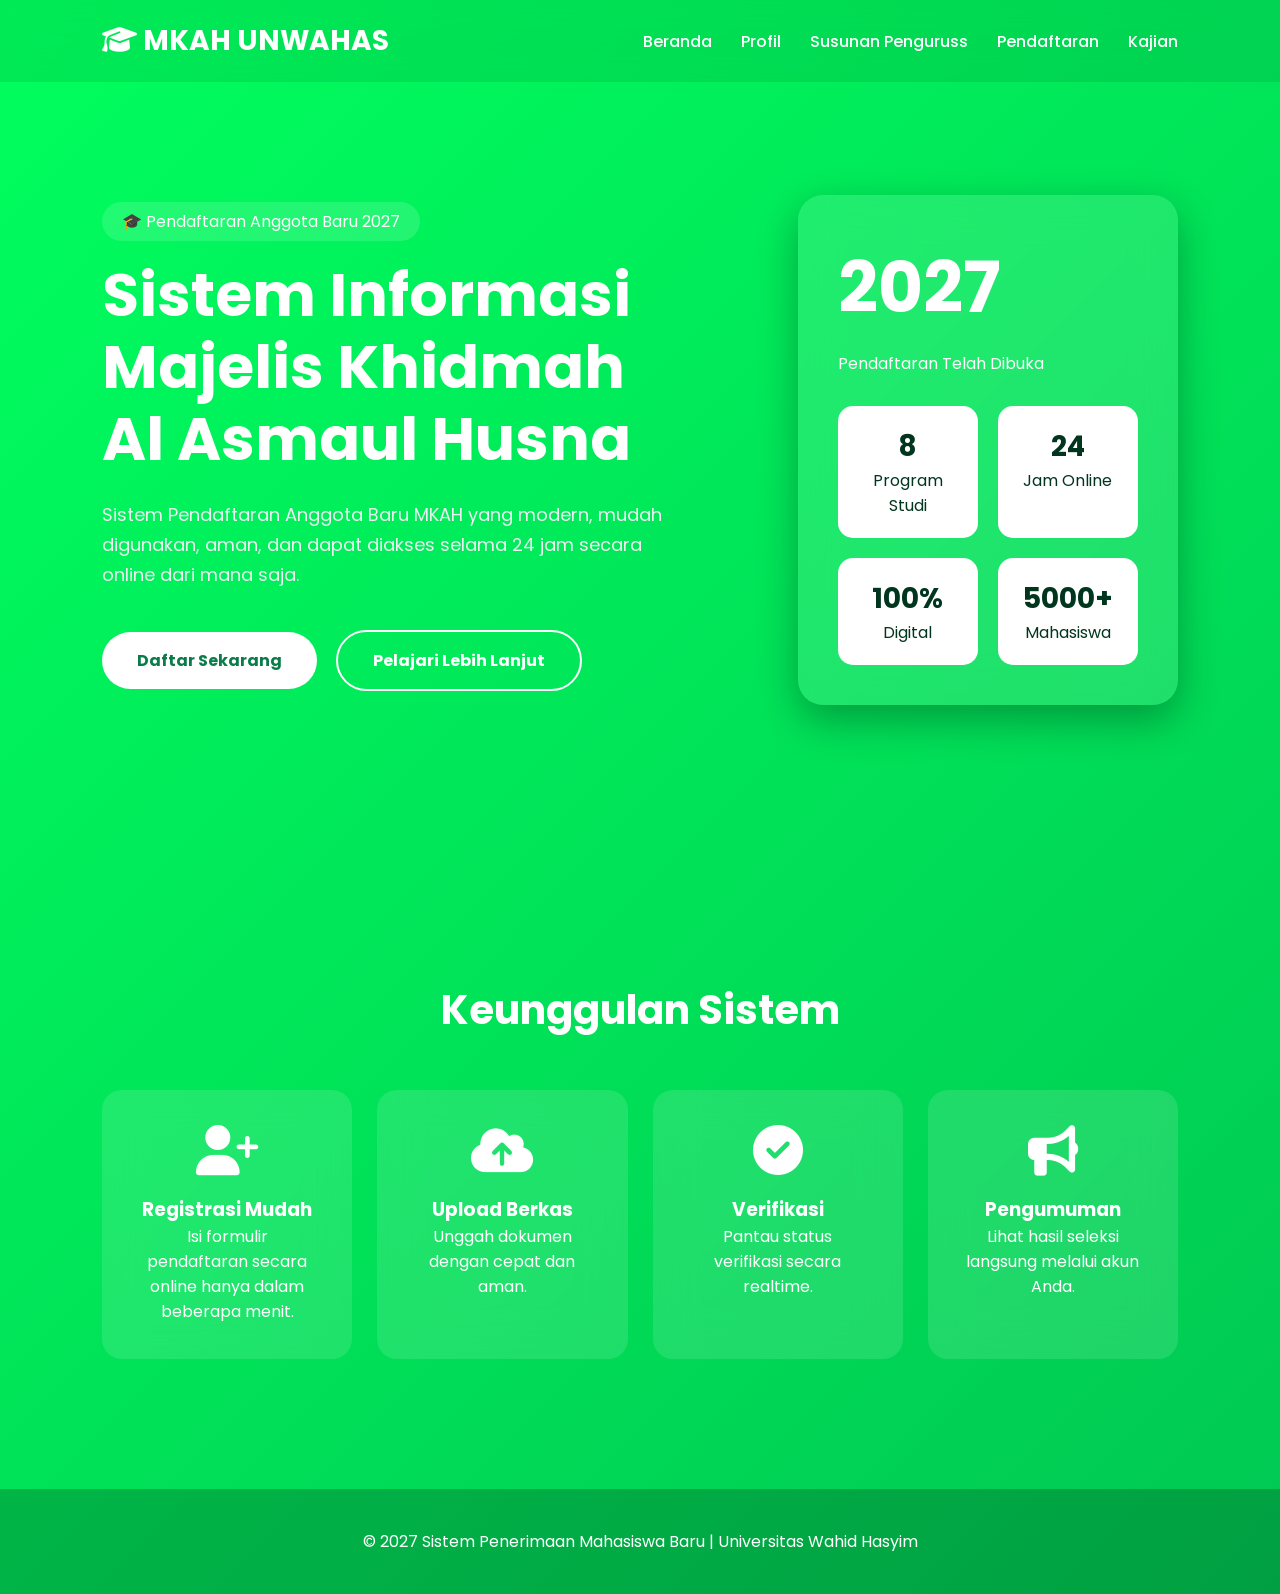
==== frontend/index.html @ d0507325 "feat: setup frontend structure" ====
<!doctype html>
<html lang="id">
  <head>
    <meta charset="UTF-8" />
    <meta name="viewport" content="width=device-width, initial-scale=1.0" />
    <title>Sistem Informasi MKAH Universitas Wahid Hasyim</title>

    <link rel="preconnect" href="https://fonts.googleapis.com" />
    <link
      href="https://fonts.googleapis.com/css2?family=Poppins:wght@300;400;500;600;700&display=swap"
      rel="stylesheet"
    />
    <link
      rel="stylesheet"
      href="https://cdnjs.cloudflare.com/ajax/libs/font-awesome/6.6.0/css/all.min.css"
    />
    <link rel="stylesheet" href="style.css" />
  </head>

  <body>
    <header>
      <div class="logo">
        <i class="fas fa-graduation-cap"></i>
        MKAH UNWAHAS
      </div>

      <nav>
        <a href="#">Beranda</a>
        <a href="#">Profil</a>
        <a href="#">Susunan Penguruss</a>
        <a href="#">Pendaftaran</a>
        <a href="#">Kajian</a>
      </nav>
    </header>

    <section class="hero">
      <div class="text">
        <span>🎓 Pendaftaran Anggota Baru 2027</span>

        <h1>Sistem Informasi Majelis Khidmah Al Asmaul Husna</h1>

        <p>
          Sistem Pendaftaran Anggota Baru MKAH yang modern, mudah digunakan, aman,
          dan dapat diakses selama 24 jam secara online dari mana saja.
        </p>

        <div class="btn">
          <a href="#" class="btn1">Daftar Sekarang</a>
          <a href="#" class="btn2">Pelajari Lebih Lanjut</a>
        </div>
      </div>

      <div class="card">
        <h2>2027</h2>

        <p>Pendaftaran Telah Dibuka</p>

        <div class="info">
          <div class="box">
            <h3>8</h3>
            Program Studi
          </div>

          <div class="box">
            <h3>24</h3>
            Jam Online
          </div>

          <div class="box">
            <h3>100%</h3>
            Digital
          </div>

          <div class="box">
            <h3>5000+</h3>
            Mahasiswa
          </div>
        </div>
      </div>
    </section>

    <section class="fitur">
      <h2>Keunggulan Sistem</h2>

      <div class="grid">
        <div class="item">
          <i class="fas fa-user-plus"></i>
          <h3>Registrasi Mudah</h3>
          <p>
            Isi formulir pendaftaran secara online hanya dalam beberapa menit.
          </p>
        </div>

        <div class="item">
          <i class="fas fa-cloud-upload-alt"></i>
          <h3>Upload Berkas</h3>
          <p>Unggah dokumen dengan cepat dan aman.</p>
        </div>

        <div class="item">
          <i class="fas fa-check-circle"></i>
          <h3>Verifikasi</h3>
          <p>Pantau status verifikasi secara realtime.</p>
        </div>

        <div class="item">
          <i class="fas fa-bullhorn"></i>
          <h3>Pengumuman</h3>
          <p>Lihat hasil seleksi langsung melalui akun Anda.</p>
        </div>
      </div>
    </section>

    <footer>
      © 2027 Sistem Penerimaan Mahasiswa Baru | Universitas Wahid Hasyim
    </footer>

  <script src="script.js"></script>
  </body>
</html>
---- frontend/style.css ----
* {
        margin: 0;
        padding: 0;
        box-sizing: border-box;
        font-family: "Poppins", sans-serif;
      }

      body {
        background: linear-gradient(
          -45deg,
          #000000,
          #085200,
          #2ecc71,
          #00c853,
          #00ff5e
        );
        background-size: 400% 400%;
        animation: bg 12s ease infinite;
        color: #fff;
        overflow-x: hidden;
      }

      @keyframes bg {
        0% {
          background-position: 0% 50%;
        }
        50% {
          background-position: 100% 50%;
        }
        100% {
          background-position: 0% 50%;
        }
      }

      header {
        width: 100%;
        padding: 20px 8%;
        display: flex;
        justify-content: space-between;
        align-items: center;
        position: fixed;
        top: 0;
        z-index: 1000;
        backdrop-filter: blur(15px);
        background: rgba(0, 0, 0, 0.08);
      }

      .logo {
        font-size: 28px;
        font-weight: 700;
      }

      .logo i {
        color: #ffffff;
      }

      nav a {
        color: white;
        text-decoration: none;
        margin-left: 25px;
        font-weight: 500;
        transition: 0.3s;
      }

      nav a:hover {
        color: #ffe600;
      }

      .hero {
        min-height: 100vh;
        display: flex;
        justify-content: space-between;
        align-items: center;
        padding: 120px 8%;
      }

      .text {
        width: 55%;
      }

      .text span {
        background: #ffffff22;
        padding: 8px 20px;
        border-radius: 30px;
      }

      .text h1 {
        font-size: 60px;
        margin: 25px 0;
        line-height: 1.2;
      }

      .text p {
        font-size: 18px;
        color: #ecf0f1;
        line-height: 30px;
      }

      .btn {
        margin-top: 40px;
      }

      .btn a {
        display: inline-block;
        padding: 16px 35px;
        border-radius: 40px;
        text-decoration: none;
        margin-right: 15px;
        transition: 0.4s;
        font-weight: bold;
      }

      .btn1 {
        background: #fff;
        color: #0a7c4a;
      }

      .btn2 {
        border: 2px solid white;
        color: white;
      }

      .btn a:hover {
        transform: translateY(-6px);
      }

      .card {
        width: 380px;
        padding: 40px;
        border-radius: 25px;
        background: rgba(255, 255, 255, 0.12);
        backdrop-filter: blur(20px);
        box-shadow: 0 15px 40px rgba(0, 0, 0, 0.3);
      }

      .card h2 {
        font-size: 70px;
      }

      .card p {
        margin: 10px 0 30px;
      }

      .info {
        display: grid;
        grid-template-columns: repeat(2, 1fr);
        gap: 20px;
      }

      .box {
        background: white;
        color: #00351e;
        padding: 20px;
        border-radius: 15px;
        text-align: center;
      }

      .box h3 {
        font-size: 28px;
      }

      .fitur {
        padding: 80px 8%;
      }

      .fitur h2 {
        text-align: center;
        margin-bottom: 50px;
        font-size: 40px;
      }

      .grid {
        display: grid;
        grid-template-columns: repeat(auto-fit, minmax(250px, 1fr));
        gap: 25px;
      }

      .item {
        background: rgba(255, 255, 255, 0.12);
        padding: 35px;
        border-radius: 20px;
        backdrop-filter: blur(20px);
        text-align: center;
        transition: 0.4s;
      }

      .item:hover {
        background: white;
        color: #00542a;
        transform: translateY(-10px);
      }

      .item i {
        font-size: 50px;
        margin-bottom: 20px;
      }

      footer {
        text-align: center;
        padding: 40px;
        background: rgba(0, 0, 0, 0.2);
        margin-top: 50px;
      }
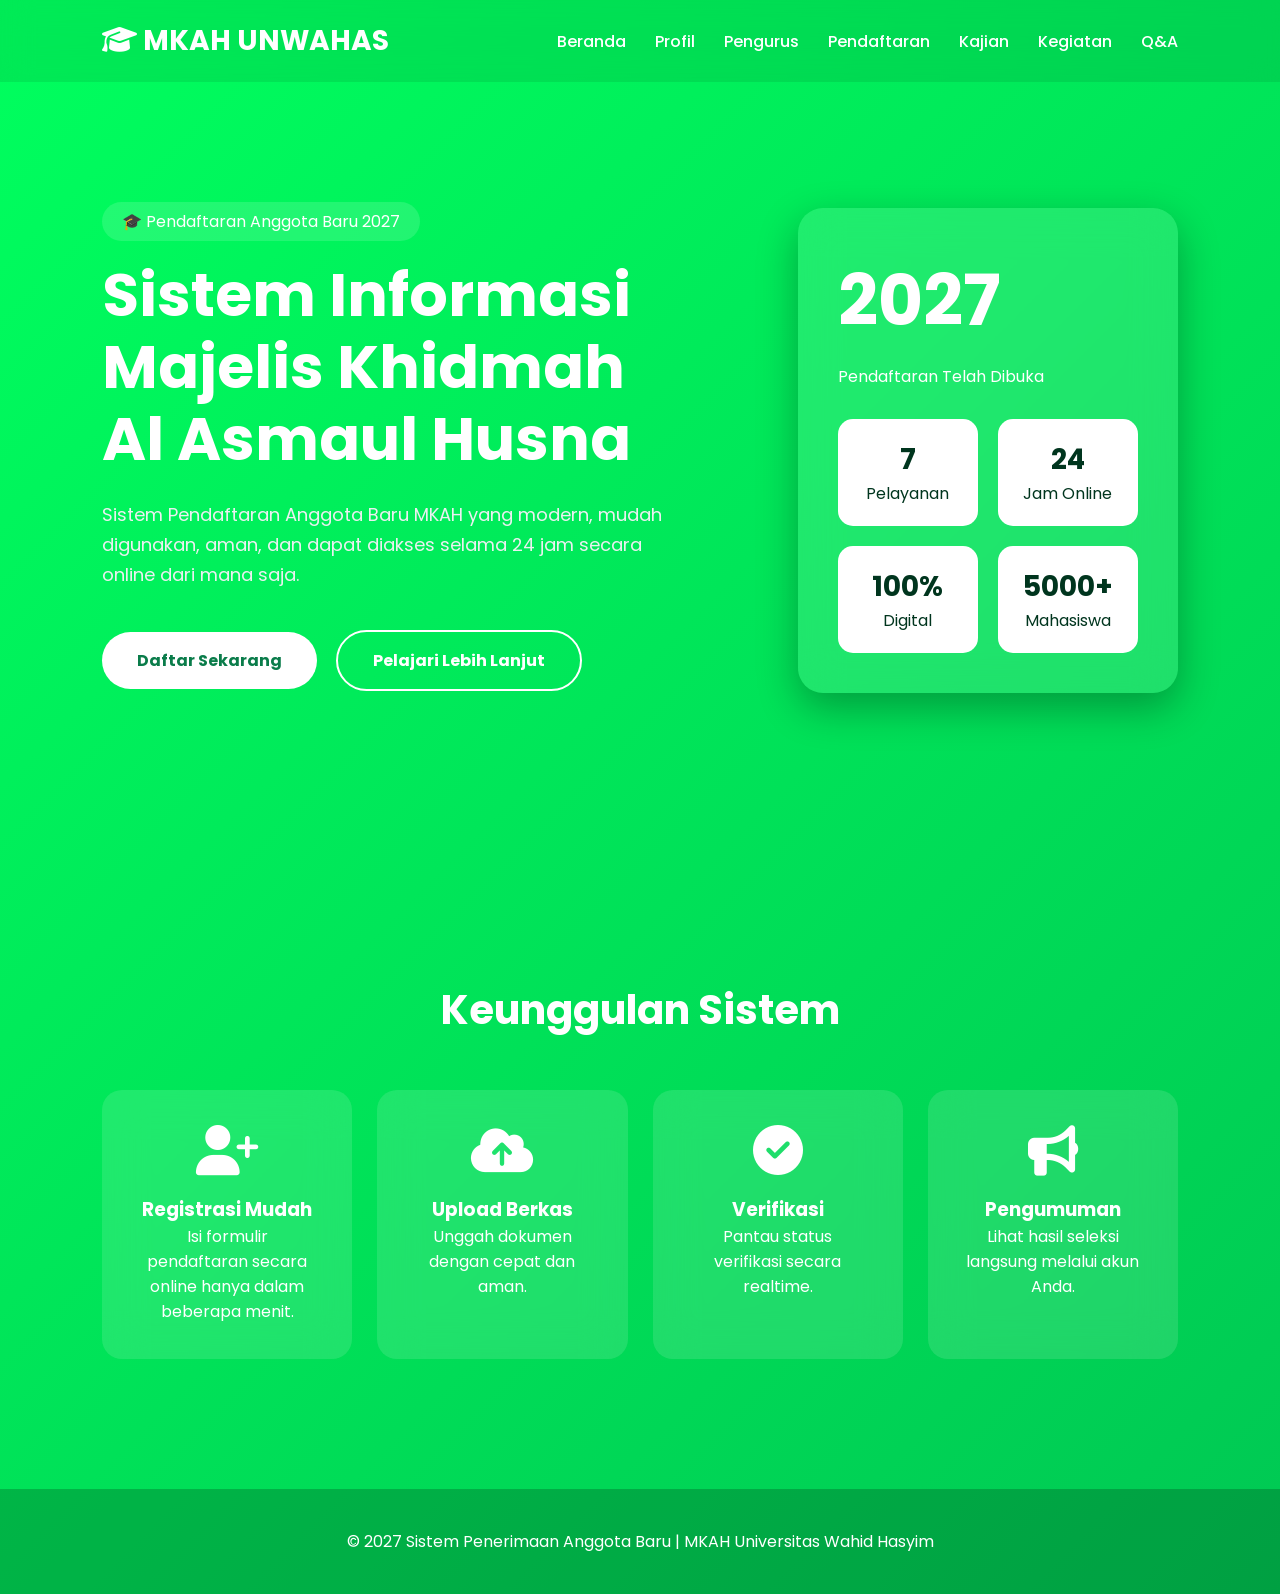
==== commit 5416248c: "Menambahkan halaman profil, pengurus, pendaftaran, kajian, kegiatan, dan Q&A" ====
--- a/frontend/index.html
+++ b/frontend/index.html
@@ -25,12 +25,17 @@
       </div>
 
       <nav>
-        <a href="#">Beranda</a>
-        <a href="#">Profil</a>
-        <a href="#">Susunan Penguruss</a>
-        <a href="#">Pendaftaran</a>
-        <a href="#">Kajian</a>
+
+        <a href="index.html">Beranda</a>
+        <a href="profil.html">Profil</a>
+        <a href="pengurus.html">Pengurus</a>
+        <a href="pendaftaran.html">Pendaftaran</a>
+        <a href="kajian.html">Kajian</a>
+        <a href="kegiatan.html">Kegiatan</a>
+        <a href="qna.html">Q&A</a>
+        
       </nav>
+
     </header>
 
     <section class="hero">
@@ -57,8 +62,8 @@
 
         <div class="info">
           <div class="box">
-            <h3>8</h3>
-            Program Studi
+            <h3>7</h3>
+            Pelayanan
           </div>
 
           <div class="box">
@@ -112,7 +117,7 @@
     </section>
 
     <footer>
-      © 2027 Sistem Penerimaan Mahasiswa Baru | Universitas Wahid Hasyim
+      © 2027 Sistem Penerimaan Anggota Baru | MKAH Universitas Wahid Hasyim
     </footer>
 
   <script src="script.js"></script>
--- a/frontend/style.css
+++ b/frontend/style.css
@@ -201,4 +201,47 @@
         background: rgba(0, 0, 0, 0.2);
         margin-top: 50px;
       }
-    +
+      .form-container{
+        width:100%;
+        max-width:700px;
+        margin:auto;
+      }
+    
+input,
+select,
+textarea{
+
+width:100%;
+
+padding:14px;
+
+font-size:16px;
+
+border-radius:10px;
+
+border:1px solid #ccc;
+
+margin-top:8px;
+
+margin-bottom:20px;
+
+}
+
+button{
+
+width:100%;
+
+padding:15px;
+
+font-size:18px;
+
+border-radius:12px;
+
+background:#16a34a;
+
+color:white;
+
+cursor:pointer;
+
+}
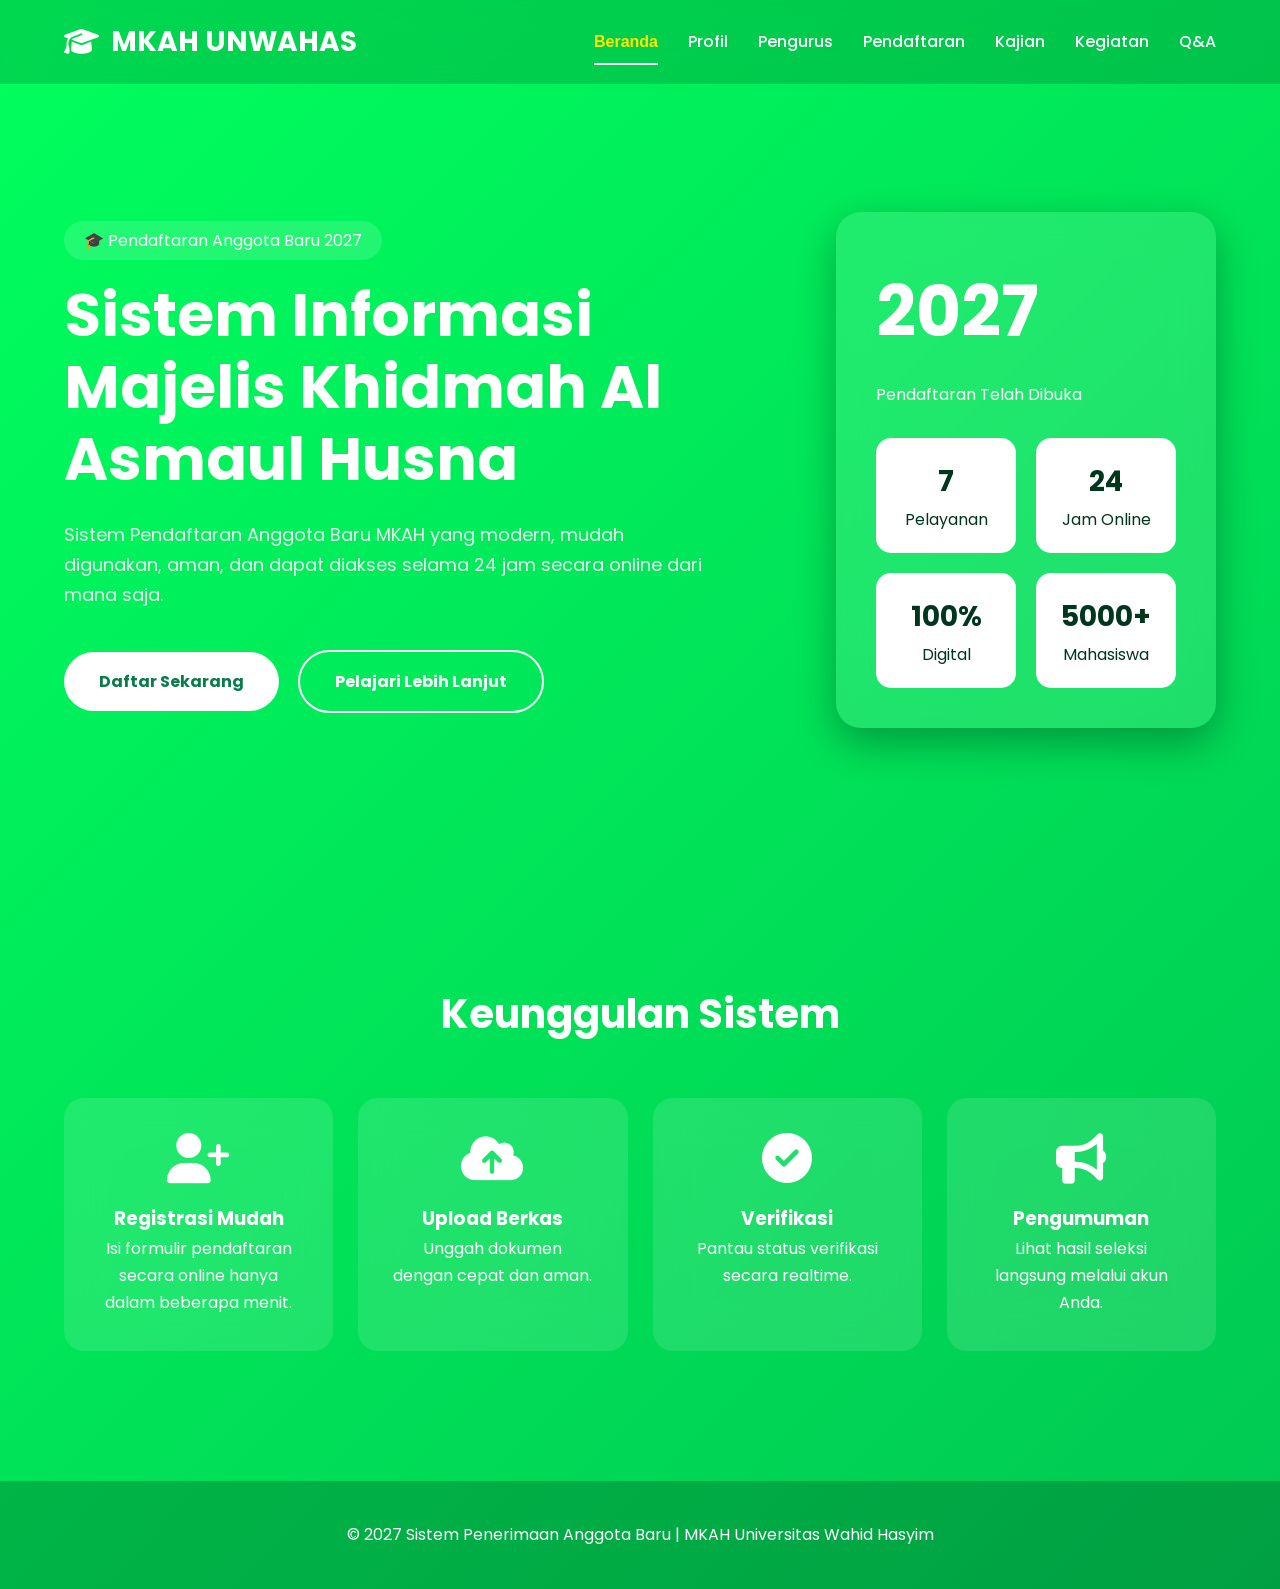
==== commit 1b55670f: "Improve responsive layout and mobile navigation" ====
--- a/frontend/index.html
+++ b/frontend/index.html
@@ -26,7 +26,7 @@
 
       <nav>
 
-        <a href="index.html">Beranda</a>
+        <a href="index.html" class="active">Beranda</a>
         <a href="profil.html">Profil</a>
         <a href="pengurus.html">Pengurus</a>
         <a href="pendaftaran.html">Pendaftaran</a>
@@ -35,6 +35,12 @@
         <a href="qna.html">Q&A</a>
         
       </nav>
+
+      <div class="menu-toggle">
+
+      <i class="fas fa-bars"></i>
+
+      </div>
 
     </header>
 
--- a/frontend/style.css
+++ b/frontend/style.css
@@ -5,20 +5,54 @@
         font-family: "Poppins", sans-serif;
       }
 
-      body {
-        background: linear-gradient(
-          -45deg,
-          #000000,
-          #085200,
-          #2ecc71,
-          #00c853,
-          #00ff5e
-        );
-        background-size: 400% 400%;
-        animation: bg 12s ease infinite;
-        color: #fff;
-        overflow-x: hidden;
-      }
+/* ==========================
+   ROOT VARIABLES
+========================== */
+
+:root{
+
+--primary:#00c853;
+--primary-dark:#085200;
+--secondary:#2ecc71;
+
+--white:#ffffff;
+--text:#ecf0f1;
+
+--glass:rgba(255,255,255,.12);
+
+--radius:20px;
+
+--shadow:0 15px 40px rgba(0,0,0,.30);
+
+--transition:.3s ease;
+
+--container:1200px;
+
+}
+
+body{
+
+background:linear-gradient(
+-45deg,
+#000000,
+#085200,
+#2ecc71,
+#00c853,
+#00ff5e);
+
+background-size:400% 400%;
+
+animation:bg 12s ease infinite;
+
+color:var(--white);
+
+overflow-x:hidden;
+
+line-height:1.7;
+
+font-size:16px;
+
+}
 
       @keyframes bg {
         0% {
@@ -32,51 +66,188 @@
         }
       }
 
-      header {
-        width: 100%;
-        padding: 20px 8%;
-        display: flex;
-        justify-content: space-between;
-        align-items: center;
-        position: fixed;
-        top: 0;
-        z-index: 1000;
-        backdrop-filter: blur(15px);
-        background: rgba(0, 0, 0, 0.08);
-      }
-
-      .logo {
-        font-size: 28px;
-        font-weight: 700;
-      }
+html{
+
+scroll-behavior:smooth;
+
+}
+
+img{
+
+max-width:100%;
+
+height:auto;
+
+display:block;
+
+}
+
+section{
+
+width:100%;
+
+}
+
+a{
+
+text-decoration:none;
+
+color:inherit;
+
+}
+
+header{
+    width:100%;
+    position:fixed;
+    top:0;
+    left:0;
+    z-index:1000;
+
+    display:flex;
+    justify-content:space-between;
+    align-items:center;
+
+    padding:18px 5%;
+
+    backdrop-filter:blur(18px);
+    background:rgba(0,0,0,.15);
+
+    transition:.3s;
+}
+
+.logo{
+
+display:flex;
+
+align-items:center;
+
+gap:12px;
+
+font-size:clamp(22px,3vw,28px);
+
+font-weight:700;
+
+}
 
       .logo i {
         color: #ffffff;
       }
 
-      nav a {
-        color: white;
-        text-decoration: none;
-        margin-left: 25px;
-        font-weight: 500;
-        transition: 0.3s;
-      }
-
-      nav a:hover {
-        color: #ffe600;
-      }
-
-      .hero {
-        min-height: 100vh;
-        display: flex;
-        justify-content: space-between;
-        align-items: center;
-        padding: 120px 8%;
-      }
-
-      .text {
-        width: 55%;
-      }
+nav{
+
+display:flex;
+
+align-items:center;
+
+gap:30px;
+
+width:auto;
+
+}
+
+nav a{
+
+position:relative;
+
+font-weight:500;
+
+color:white;
+
+transition:.3s;
+
+padding:6px 0;
+
+}
+
+/* Hover Modern */
+
+nav a::after{
+
+content:"";
+
+position:absolute;
+
+left:0;
+
+bottom:-4px;
+
+width:0;
+
+height:2px;
+
+background:#ffffff;
+
+transition:.3s;
+
+}
+
+nav a:hover::after{
+
+width:100%;
+
+}
+
+/* Active Menu */
+
+nav a.active{
+
+color:#ffe600;
+
+font-weight:600;
+
+}
+
+nav a.active::after{
+
+width:100%;
+
+}
+
+/* Menu Mobile */
+
+.menu-toggle{
+
+display:none;
+
+font-size:28px;
+
+cursor:pointer;
+
+color:white;
+
+transition:.3s ease;
+
+}
+
+.menu-toggle:hover{
+
+transform:scale(1.12);
+
+}
+
+.hero{
+
+min-height:100vh;
+
+display:flex;
+
+justify-content:space-between;
+
+align-items:center;
+
+gap:60px;
+
+padding:120px 5% 80px;
+
+}
+
+.text{
+
+flex:1;
+
+max-width:650px;
+
+}
 
       .text span {
         background: #ffffff22;
@@ -84,14 +255,18 @@
         border-radius: 30px;
       }
 
-      .text h1 {
-        font-size: 60px;
-        margin: 25px 0;
-        line-height: 1.2;
-      }
+.text h1{
+
+font-size:clamp(38px,6vw,60px);
+
+line-height:1.2;
+
+margin:25px 0;
+
+}
 
       .text p {
-        font-size: 18px;
+        font-size:clamp(16px,2vw,18px);
         color: #ecf0f1;
         line-height: 30px;
       }
@@ -102,6 +277,7 @@
 
       .btn a {
         display: inline-block;
+        text-align:center;
         padding: 16px 35px;
         border-radius: 40px;
         text-decoration: none;
@@ -125,7 +301,8 @@
       }
 
       .card {
-        width: 380px;
+        width: 100%;
+        max-width: 380px;
         padding: 40px;
         border-radius: 25px;
         background: rgba(255, 255, 255, 0.12);
@@ -134,7 +311,7 @@
       }
 
       .card h2 {
-        font-size: 70px;
+        font-size:clamp(48px,7vw,70px);
       }
 
       .card p {
@@ -160,13 +337,13 @@
       }
 
       .fitur {
-        padding: 80px 8%;
+        padding: 80px 5%;
       }
 
       .fitur h2 {
         text-align: center;
         margin-bottom: 50px;
-        font-size: 40px;
+        font-size:clamp(30px,4vw,40px);
       }
 
       .grid {
@@ -195,18 +372,33 @@
         margin-bottom: 20px;
       }
 
-      footer {
-        text-align: center;
-        padding: 40px;
-        background: rgba(0, 0, 0, 0.2);
-        margin-top: 50px;
-      }
+footer{
+
+text-align:center;
+
+padding:40px 5%;
+
+background:rgba(0,0,0,.2);
+
+margin-top:50px;
+
+}
 
       .form-container{
         width:100%;
         max-width:700px;
         margin:auto;
       }
+
+label{
+
+display:block;
+
+margin-bottom:8px;
+
+font-weight:500;
+
+}
     
 input,
 select,
@@ -244,4 +436,150 @@
 
 cursor:pointer;
 
-}+}
+
+/* ==========================
+   MOBILE RESPONSIVE
+========================== */
+
+@media (max-width: 900px){
+
+header{
+
+padding:15px 5%;
+
+}
+
+.menu-toggle{
+
+display:block;
+
+z-index:1001;
+
+}
+
+nav{
+
+position:absolute;
+
+top:100%;
+
+left:0;
+
+width:100%;
+
+background:rgba(0,0,0,.95);
+
+box-shadow:0 10px 25px rgba(0,0,0,.35);
+
+backdrop-filter:blur(15px);
+
+display:flex;
+
+flex-direction:column;
+
+align-items:center;
+
+gap:20px;
+
+padding:25px 0;
+
+opacity:0;
+
+visibility:hidden;
+
+pointer-events:none;
+
+transform:translateY(-20px);
+
+transition:
+
+opacity .35s ease,
+
+transform .35s ease,
+
+visibility .35s;
+
+}
+
+nav.active{
+
+opacity:1;
+
+visibility:visible;
+
+pointer-events:auto;
+
+transform:translateY(0);
+
+}
+
+.hero{
+
+flex-direction:column;
+
+text-align:center;
+
+padding-top:150px;
+
+}
+
+.text{
+
+max-width:100%;
+
+}
+
+.card{
+
+width:100%;
+
+max-width:450px;
+
+margin:auto;
+
+}
+
+.btn{
+
+display:flex;
+
+flex-direction:column;
+
+align-items:center;
+
+gap:15px;
+
+}
+
+.btn a{
+
+margin-right:0;
+
+}
+
+.info{
+
+grid-template-columns:1fr;
+
+}
+
+nav a{
+
+padding:12px 0;
+
+width:100%;
+
+text-align:center;
+
+transition:.3s;
+
+}
+
+nav a:hover{
+
+background:rgba(255,255,255,.08);
+
+}
+
+}
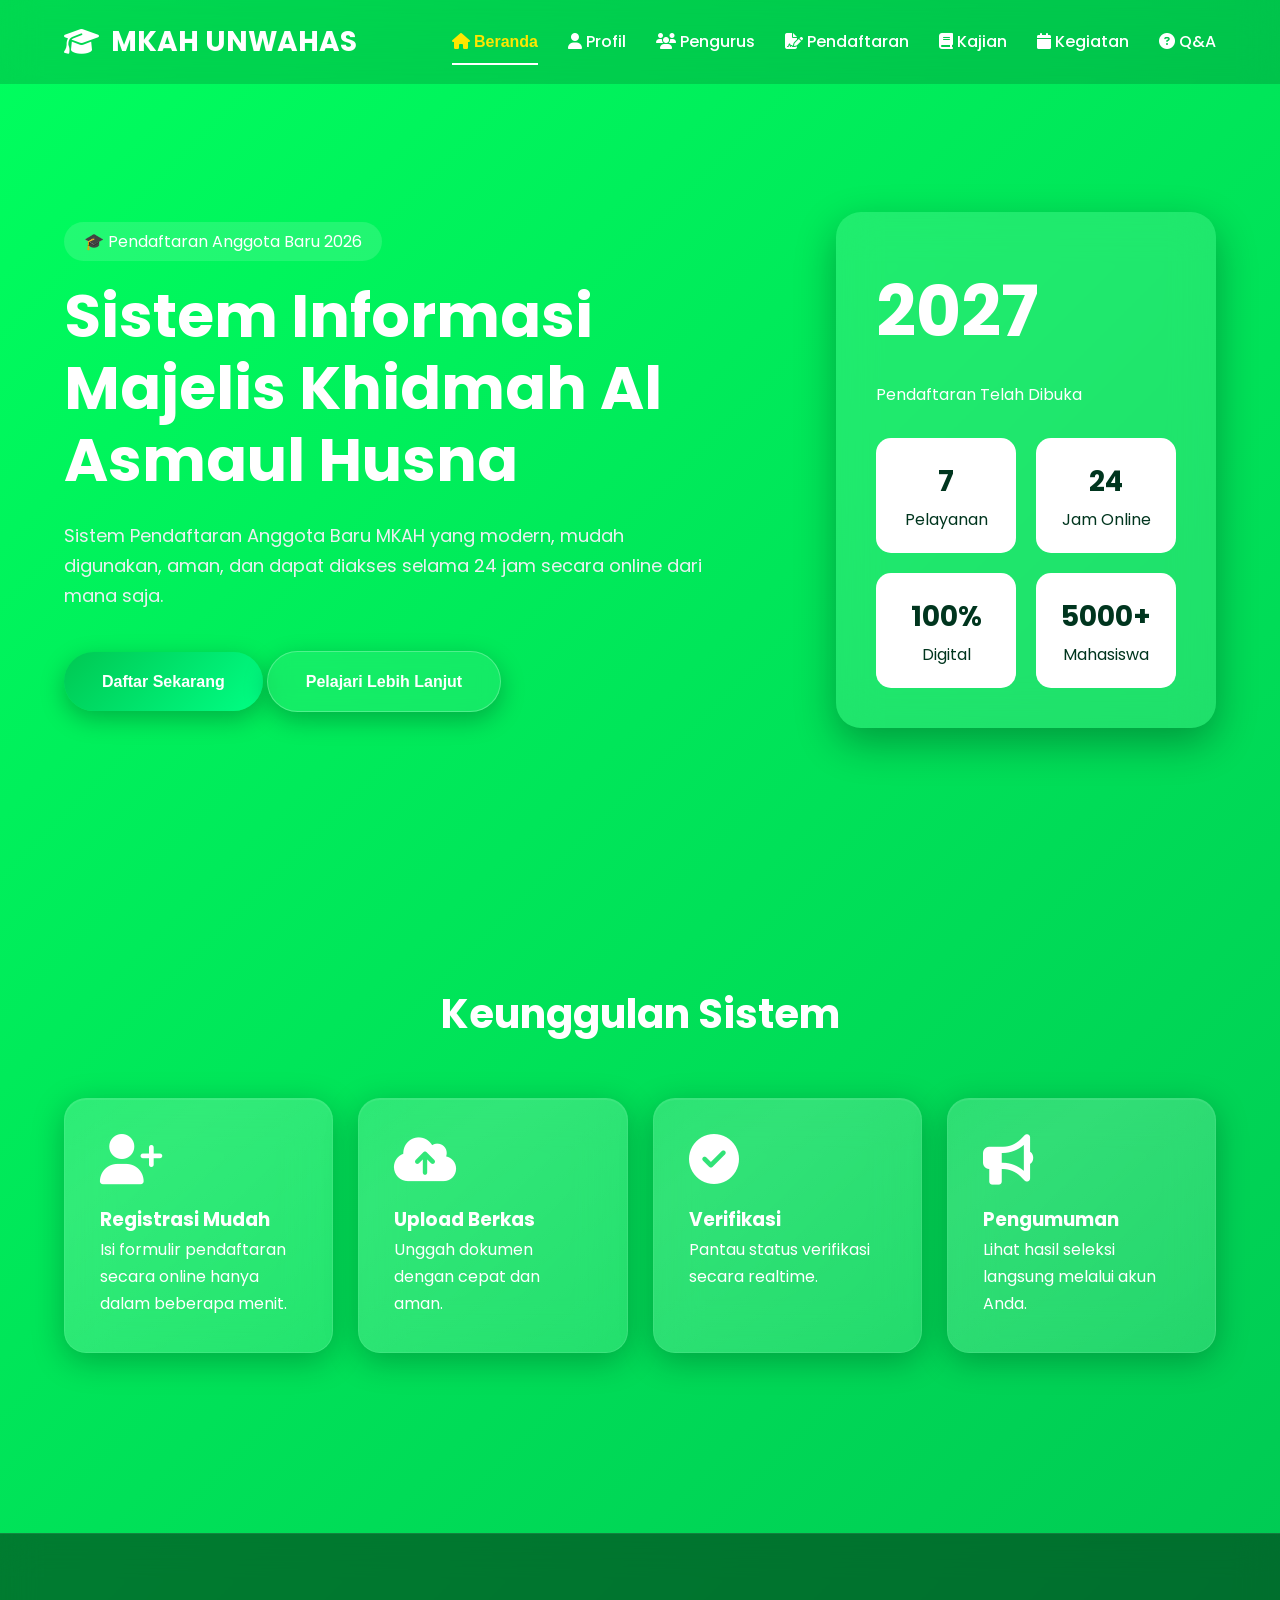
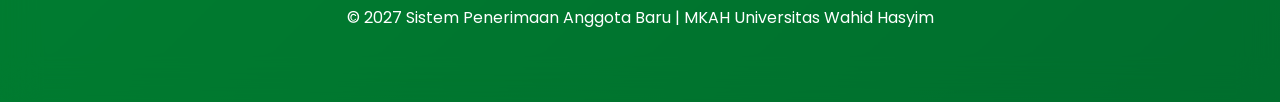
==== commit 27aecbf6: "Frontend selesai dengan UI modern dan responsive" ====
--- a/frontend/index.html
+++ b/frontend/index.html
@@ -18,6 +18,17 @@
   </head>
 
   <body>
+
+<div id="loader">
+
+<div class="spinner"></div>
+
+<h2>MKAH UNWAHAS</h2>
+
+</div>
+
+</div>
+
     <header>
       <div class="logo">
         <i class="fas fa-graduation-cap"></i>
@@ -26,15 +37,39 @@
 
       <nav>
 
-        <a href="index.html" class="active">Beranda</a>
-        <a href="profil.html">Profil</a>
-        <a href="pengurus.html">Pengurus</a>
-        <a href="pendaftaran.html">Pendaftaran</a>
-        <a href="kajian.html">Kajian</a>
-        <a href="kegiatan.html">Kegiatan</a>
-        <a href="qna.html">Q&A</a>
-        
-      </nav>
+    <button class="close-menu">
+        <i class="fas fa-times"></i>
+    </button>
+
+    <a href="index.html" class="active">
+        <i class="fas fa-home"></i> Beranda
+    </a>
+
+    <a href="profil.html">
+        <i class="fas fa-user"></i> Profil
+    </a>
+
+    <a href="pengurus.html">
+        <i class="fas fa-users"></i> Pengurus
+    </a>
+
+    <a href="pendaftaran.html">
+        <i class="fas fa-file-signature"></i> Pendaftaran
+    </a>
+
+    <a href="kajian.html">
+        <i class="fas fa-book"></i> Kajian
+    </a>
+
+    <a href="kegiatan.html">
+        <i class="fas fa-calendar"></i> Kegiatan
+    </a>
+
+    <a href="qna.html">
+        <i class="fas fa-question-circle"></i> Q&A
+    </a>
+
+    </nav>
 
       <div class="menu-toggle">
 
@@ -44,9 +79,11 @@
 
     </header>
 
+    <div class="overlay"></div>
+
     <section class="hero">
       <div class="text">
-        <span>🎓 Pendaftaran Anggota Baru 2027</span>
+        <span>🎓 Pendaftaran Anggota Baru 2026</span>
 
         <h1>Sistem Informasi Majelis Khidmah Al Asmaul Husna</h1>
 
@@ -122,6 +159,12 @@
       </div>
     </section>
 
+<button id="backToTop">
+
+<i class="fas fa-arrow-up"></i>
+
+</button>
+
     <footer>
       © 2027 Sistem Penerimaan Anggota Baru | MKAH Universitas Wahid Hasyim
     </footer>
--- a/frontend/style.css
+++ b/frontend/style.css
@@ -97,22 +97,48 @@
 }
 
 header{
-    width:100%;
-    position:fixed;
-    top:0;
-    left:0;
-    z-index:1000;
-
-    display:flex;
-    justify-content:space-between;
-    align-items:center;
-
-    padding:18px 5%;
-
-    backdrop-filter:blur(18px);
-    background:rgba(0,0,0,.15);
-
-    transition:.3s;
+
+width:100%;
+position:fixed;
+top:0;
+left:0;
+z-index:10002;
+
+display:flex;
+justify-content:space-between;
+align-items:center;
+
+padding:18px 5%;
+
+backdrop-filter:blur(18px);
+background:rgba(0,0,0,.15);
+
+transform:translateY(0);
+
+transition:
+transform .35s ease,
+background .35s ease,
+padding .35s ease,
+box-shadow .35s ease;
+
+}
+
+header.scrolled{
+
+padding:12px 5%;
+
+background:rgba(0,0,0,.82);
+
+backdrop-filter:blur(22px);
+
+box-shadow:0 8px 25px rgba(0,0,0,.35);
+
+}
+
+header.hide{
+
+transform:translateY(-120%);
+
 }
 
 .logo{
@@ -275,30 +301,117 @@
         margin-top: 40px;
       }
 
-      .btn a {
-        display: inline-block;
-        text-align:center;
-        padding: 16px 35px;
-        border-radius: 40px;
-        text-decoration: none;
-        margin-right: 15px;
-        transition: 0.4s;
-        font-weight: bold;
-      }
-
-      .btn1 {
-        background: #fff;
-        color: #0a7c4a;
-      }
-
-      .btn2 {
-        border: 2px solid white;
-        color: white;
-      }
-
-      .btn a:hover {
-        transform: translateY(-6px);
-      }
+.btn a{
+
+display:inline-flex;
+
+justify-content:center;
+
+align-items:center;
+
+gap:10px;
+
+padding:16px 38px;
+
+border-radius:50px;
+
+font-weight:600;
+
+text-decoration:none;
+
+overflow:hidden;
+
+position:relative;
+
+transition:.35s ease;
+
+box-shadow:0 8px 25px rgba(0,0,0,.25);
+
+}
+
+.btn a::before{
+
+content:"";
+
+position:absolute;
+
+top:0;
+
+left:-100%;
+
+width:100%;
+
+height:100%;
+
+background:linear-gradient(
+
+90deg,
+
+transparent,
+
+rgba(255,255,255,.35),
+
+transparent
+
+);
+
+transition:.7s;
+
+}
+
+.btn1{
+
+background:linear-gradient(
+
+135deg,
+
+#00c853,
+
+#00ff84
+
+);
+
+color:white;
+
+}
+
+.btn2{
+
+background:rgba(255,255,255,.08);
+
+border:1px solid rgba(255,255,255,.25);
+
+backdrop-filter:blur(10px);
+
+color:white;
+
+}
+
+.btn2:hover{
+
+background:rgba(255,255,255,.20);
+
+}
+
+.btn a:hover{
+
+transform:
+
+translateY(-5px)
+
+scale(1.03);
+
+box-shadow:
+
+0 18px 35px rgba(0,0,0,.35);
+
+}
+
+.btn a:hover::before{
+
+left:120%;
+
+}
 
       .card {
         width: 100%;
@@ -352,35 +465,133 @@
         gap: 25px;
       }
 
-      .item {
-        background: rgba(255, 255, 255, 0.12);
-        padding: 35px;
-        border-radius: 20px;
-        backdrop-filter: blur(20px);
-        text-align: center;
-        transition: 0.4s;
-      }
-
-      .item:hover {
-        background: white;
-        color: #00542a;
-        transform: translateY(-10px);
-      }
+.item{
+
+background:rgba(255,255,255,.10);
+
+border:1px solid rgba(255,255,255,.15);
+
+backdrop-filter:blur(22px);
+
+-webkit-backdrop-filter:blur(22px);
+
+box-shadow:
+
+0 8px 32px rgba(0,0,0,.25),
+
+inset 0 1px 1px rgba(255,255,255,.08);
+
+padding:35px;
+
+border-radius:22px;
+
+transition:.4s ease;
+
+overflow:hidden;
+
+position:relative;
+
+}
+
+.item::before{
+
+content:"";
+
+position:absolute;
+
+top:-100%;
+
+left:-100%;
+
+width:250%;
+
+height:250%;
+
+background:
+
+linear-gradient(
+
+120deg,
+
+transparent,
+
+rgba(255,255,255,.10),
+
+transparent
+
+);
+
+transform:rotate(25deg);
+
+transition:.8s;
+
+}
+
+.item:hover{
+
+transform:
+
+translateY(-12px)
+
+scale(1.02);
+
+background:rgba(255,255,255,.18);
+
+box-shadow:
+
+0 20px 45px rgba(0,0,0,.35);
+
+border-color:rgba(255,255,255,.35);
+
+color:white;
+
+}
+
+.item:hover::before{
+
+left:100%;
+
+top:100%;
+
+}
 
       .item i {
         font-size: 50px;
         margin-bottom: 20px;
-      }
+        transition:.35s ease;
+      }
+
+.item:hover i{
+
+transform:scale(1.18);
+
+color:#ffe600;
+
+}
 
 footer{
 
+margin-top:100px;
+
+padding:70px 5%;
+
+background:rgba(0,0,0,.45);
+
+backdrop-filter:blur(18px);
+
+border-top:1px solid rgba(255,255,255,.08);
+
 text-align:center;
 
-padding:40px 5%;
-
-background:rgba(0,0,0,.2);
-
-margin-top:50px;
+}
+
+footer p{
+
+opacity:.85;
+
+font-size:15px;
+
+line-height:2;
 
 }
 
@@ -442,144 +653,430 @@
    MOBILE RESPONSIVE
 ========================== */
 
-@media (max-width: 900px){
-
-header{
-
-padding:15px 5%;
-
-}
+.close-menu{
+
+display:none;
+
+}
+
+@media(max-width:900px){
 
 .menu-toggle{
 
 display:block;
 
-z-index:1001;
+position:relative;
+
+font-size:30px;
+
+color:white;
+
+cursor:pointer;
+
+z-index:10000;
 
 }
 
 nav{
 
-position:absolute;
-
-top:100%;
+position:fixed;
+
+top:15px;
+
+right:-320px;
+
+width:260px;
+
+height:auto;
+
+padding:20px;
+
+background:rgba(15,25,20,.95);
+
+border:1px solid rgba(255,255,255,.12);
+
+border-radius:20px;
+
+display:flex;
+
+flex-direction:column;
+
+gap:8px;
+
+transition:.35s;
+
+z-index:10003;
+
+box-shadow:0 20px 40px rgba(0,0,0,.4);
+
+}
+
+nav.active{
+
+right:15px;
+
+}
+
+nav a{
+
+display:flex;
+
+align-items:center;
+
+gap:12px;
+
+padding:13px 15px;
+
+border-radius:12px;
+
+font-size:15px;
+
+width:100%;
+
+}
+
+nav a:hover{
+
+background:rgba(255,255,255,.08);
+
+}
+
+nav a.active{
+
+background:#00c853;
+
+color:white;
+
+}
+
+.close-menu{
+
+display:block;
+
+}
+
+.hero{
+
+flex-direction:column;
+
+text-align:center;
+
+padding-top:140px;
+
+gap:40px;
+
+}
+
+.text{
+
+max-width:100%;
+
+}
+
+.card{
+
+width:100%;
+
+max-width:380px;
+
+margin:auto;
+
+}
+
+.btn{
+
+display:flex;
+
+flex-direction:column;
+
+align-items:center;
+
+gap:15px;
+
+}
+
+.btn a{
+
+width:100%;
+
+max-width:250px;
+
+margin-right:0;
+
+}
+
+.info{
+
+grid-template-columns:1fr;
+
+}
+
+.grid{
+
+grid-template-columns:1fr;
+
+}
+
+}
+
+/* ==========================
+BACK TO TOP
+========================== */
+
+#backToTop{
+
+position:fixed;
+
+right:25px;
+
+bottom:25px;
+
+width:55px;
+
+height:55px;
+
+border:none;
+
+border-radius:50%;
+
+background:linear-gradient(135deg,#00c853,#00ff84);
+
+color:white;
+
+font-size:20px;
+
+cursor:pointer;
+
+box-shadow:0 10px 30px rgba(0,0,0,.35);
+
+opacity:0;
+
+visibility:hidden;
+
+transform:translateY(20px);
+
+transition:.35s;
+
+z-index:999;
+
+}
+
+#backToTop.show{
+
+opacity:1;
+
+visibility:visible;
+
+transform:translateY(0);
+
+}
+
+#backToTop:hover{
+
+transform:translateY(-5px) scale(1.08);
+
+box-shadow:0 15px 35px rgba(0,0,0,.45);
+
+}
+
+/* ==========================
+LOADER
+========================== */
+
+#loader{
+
+position:fixed;
+
+top:0;
 
 left:0;
 
 width:100%;
 
-background:rgba(0,0,0,.95);
-
-box-shadow:0 10px 25px rgba(0,0,0,.35);
-
-backdrop-filter:blur(15px);
+height:100%;
+
+background:#031d0d;
 
 display:flex;
 
 flex-direction:column;
 
+justify-content:center;
+
 align-items:center;
 
 gap:20px;
 
-padding:25px 0;
+z-index:99999;
+
+transition:.7s;
+
+}
+
+#loader.hide{
 
 opacity:0;
 
 visibility:hidden;
 
-pointer-events:none;
-
-transform:translateY(-20px);
-
-transition:
-
-opacity .35s ease,
-
-transform .35s ease,
-
-visibility .35s;
-
-}
-
-nav.active{
+}
+
+.spinner{
+
+width:65px;
+
+height:65px;
+
+border-radius:50%;
+
+border:5px solid rgba(255,255,255,.15);
+
+border-top:5px solid #00ff84;
+
+animation:spin 1s linear infinite;
+
+}
+
+@keyframes spin{
+
+100%{
+
+transform:rotate(360deg);
+
+}
+
+}
+
+img{
+
+user-select:none;
+
+-webkit-user-drag:none;
+
+}
+
+::selection{
+
+background:#00c853;
+
+color:white;
+
+}
+
+::-webkit-scrollbar{
+
+width:10px;
+
+}
+
+::-webkit-scrollbar-track{
+
+background:#06180c;
+
+}
+
+::-webkit-scrollbar-thumb{
+
+background:#00c853;
+
+border-radius:20px;
+
+}
+
+::-webkit-scrollbar-thumb:hover{
+
+background:#00ff84;
+
+}
+
+input:focus,
+textarea:focus,
+select:focus{
+
+outline:none;
+
+border-color:#00ff84;
+
+box-shadow:0 0 15px rgba(0,255,132,.35);
+
+}
+
+.item{
+
+animation:fadeUp .8s ease;
+
+}
+
+@keyframes fadeUp{
+
+from{
+
+opacity:0;
+
+transform:translateY(40px);
+
+}
+
+to{
 
 opacity:1;
 
+transform:translateY(0);
+
+}
+
+}
+
+.close-menu{
+
+background:none;
+
+border:none;
+
+color:white;
+
+font-size:20px;
+
+align-self:flex-end;
+
+cursor:pointer;
+
+margin-bottom:10px;
+
+width:auto;
+
+padding:0;
+
+}
+
+.overlay{
+
+position:fixed;
+
+top:0;
+
+left:0;
+
+width:100%;
+
+height:100%;
+
+background:rgba(0,0,0,.45);
+
+opacity:0;
+
+visibility:hidden;
+
+transition:.3s;
+
+z-index:10001;
+
+}
+
+.overlay.active{
+
+opacity:1;
+
 visibility:visible;
 
-pointer-events:auto;
-
-transform:translateY(0);
-
-}
-
-.hero{
-
-flex-direction:column;
-
-text-align:center;
-
-padding-top:150px;
-
-}
-
-.text{
-
-max-width:100%;
-
-}
-
-.card{
-
-width:100%;
-
-max-width:450px;
-
-margin:auto;
-
-}
-
-.btn{
-
-display:flex;
-
-flex-direction:column;
-
-align-items:center;
-
-gap:15px;
-
-}
-
-.btn a{
-
-margin-right:0;
-
-}
-
-.info{
-
-grid-template-columns:1fr;
-
-}
-
-nav a{
-
-padding:12px 0;
-
-width:100%;
-
-text-align:center;
-
-transition:.3s;
-
-}
-
-nav a:hover{
-
-background:rgba(255,255,255,.08);
-
-}
-
-}
+}
